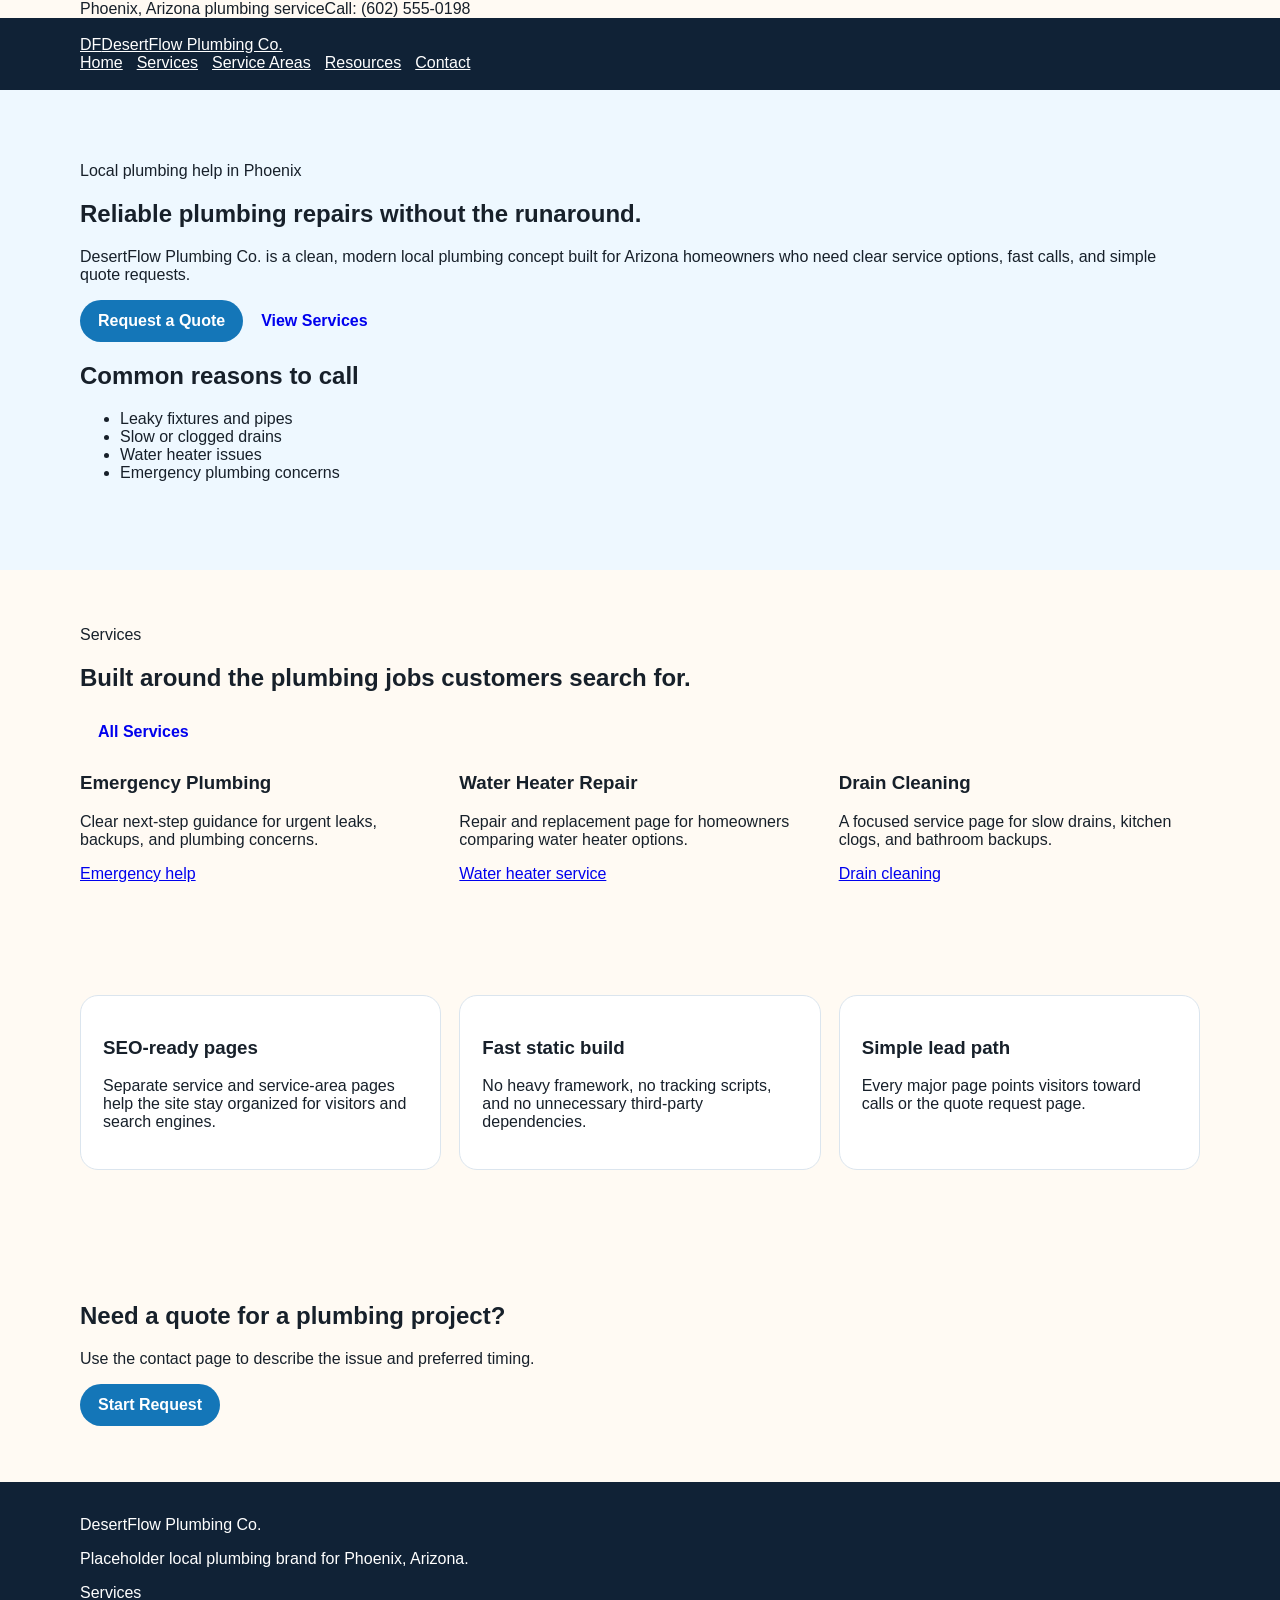
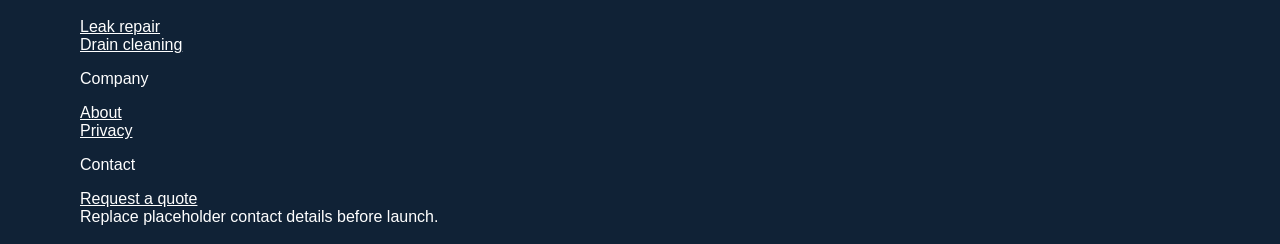
==== index.html @ 3d2247d7 "Add homepage" ====
<!doctype html>
<html lang="en">
<head>
  <meta charset="utf-8">
  <meta name="viewport" content="width=device-width, initial-scale=1">
  <title>DesertFlow Plumbing Co. | Phoenix AZ Plumbing</title>
  <meta name="description" content="Modern local plumbing website for Phoenix homeowners who need repairs, drain cleaning, leak help, water heater service, and quote requests.">
  <link rel="stylesheet" href="assets/css/styles.css">
</head>
<body>
  <div class="topbar"><div class="container"><span>Phoenix, Arizona plumbing service</span><span>Call: (602) 555-0198</span></div></div>
  <header class="site-header"><nav class="container nav"><a class="brand" href="index.html"><span class="brand-mark">DF</span>DesertFlow Plumbing Co.</a><div class="nav-links"><a aria-current="page" href="index.html">Home</a><a href="services.html">Services</a><a href="service-areas.html">Service Areas</a><a href="resources.html">Resources</a><a href="contact.html">Contact</a></div></nav></header>
  <main>
    <section class="hero"><div class="container hero-grid"><div><span class="eyebrow">Local plumbing help in Phoenix</span><h1>Reliable plumbing repairs without the runaround.</h1><p>DesertFlow Plumbing Co. is a clean, modern local plumbing concept built for Arizona homeowners who need clear service options, fast calls, and simple quote requests.</p><div class="hero-actions"><a class="btn btn-primary" href="contact.html">Request a Quote</a><a class="btn btn-secondary" href="services.html">View Services</a></div></div><aside class="hero-panel"><h2>Common reasons to call</h2><ul class="check-list"><li>Leaky fixtures and pipes</li><li>Slow or clogged drains</li><li>Water heater issues</li><li>Emergency plumbing concerns</li></ul></aside></div></section>
    <section class="section"><div class="container"><div class="section-head"><div><span class="tag">Services</span><h2>Built around the plumbing jobs customers search for.</h2></div><a class="btn btn-secondary" href="services.html">All Services</a></div><div class="grid-3"><article class="service-card"><h3>Emergency Plumbing</h3><p>Clear next-step guidance for urgent leaks, backups, and plumbing concerns.</p><a href="emergency-plumbing.html">Emergency help</a></article><article class="service-card"><h3>Water Heater Repair</h3><p>Repair and replacement page for homeowners comparing water heater options.</p><a href="water-heater-repair.html">Water heater service</a></article><article class="service-card"><h3>Drain Cleaning</h3><p>A focused service page for slow drains, kitchen clogs, and bathroom backups.</p><a href="drain-cleaning.html">Drain cleaning</a></article></div></div></section>
    <section class="section alt"><div class="container grid-3"><div class="card"><h3>SEO-ready pages</h3><p>Separate service and service-area pages help the site stay organized for visitors and search engines.</p></div><div class="card"><h3>Fast static build</h3><p>No heavy framework, no tracking scripts, and no unnecessary third-party dependencies.</p></div><div class="card"><h3>Simple lead path</h3><p>Every major page points visitors toward calls or the quote request page.</p></div></div></section>
    <section class="section"><div class="container cta-band"><div><h2>Need a quote for a plumbing project?</h2><p>Use the contact page to describe the issue and preferred timing.</p></div><a class="btn btn-primary" href="contact.html">Start Request</a></div></section>
  </main>
  <footer class="site-footer"><div class="container footer-grid"><div><p class="footer-title">DesertFlow Plumbing Co.</p><p>Placeholder local plumbing brand for Phoenix, Arizona.</p></div><div><p class="footer-title">Services</p><a href="leak-repair.html">Leak repair</a><br><a href="drain-cleaning.html">Drain cleaning</a></div><div><p class="footer-title">Company</p><a href="about.html">About</a><br><a href="privacy.html">Privacy</a></div><div><p class="footer-title">Contact</p><a href="contact.html">Request a quote</a></div></div><div class="container copyright">Replace placeholder contact details before launch.</div></footer>
</body>
</html>
---- assets/css/styles.css ----
body{font-family:Arial,sans-serif;margin:0;background:#fffaf3;color:#17202a}.container{width:min(1120px,92%);margin:auto}.site-header,.site-footer{background:#102236;color:white;padding:18px}.nav a,.site-footer a{color:inherit;margin-right:14px}.hero{padding:72px 0;background:#eef8ff}.btn{display:inline-block;padding:12px 18px;border-radius:999px;text-decoration:none;font-weight:700}.btn-primary{background:#1476b8;color:white}.grid-3{display:grid;grid-template-columns:repeat(3,1fr);gap:18px}.card{background:white;border:1px solid #dbe5ee;border-radius:18px;padding:22px}.section{padding:56px 0}@media(max-width:800px){.grid-3{grid-template-columns:1fr}}
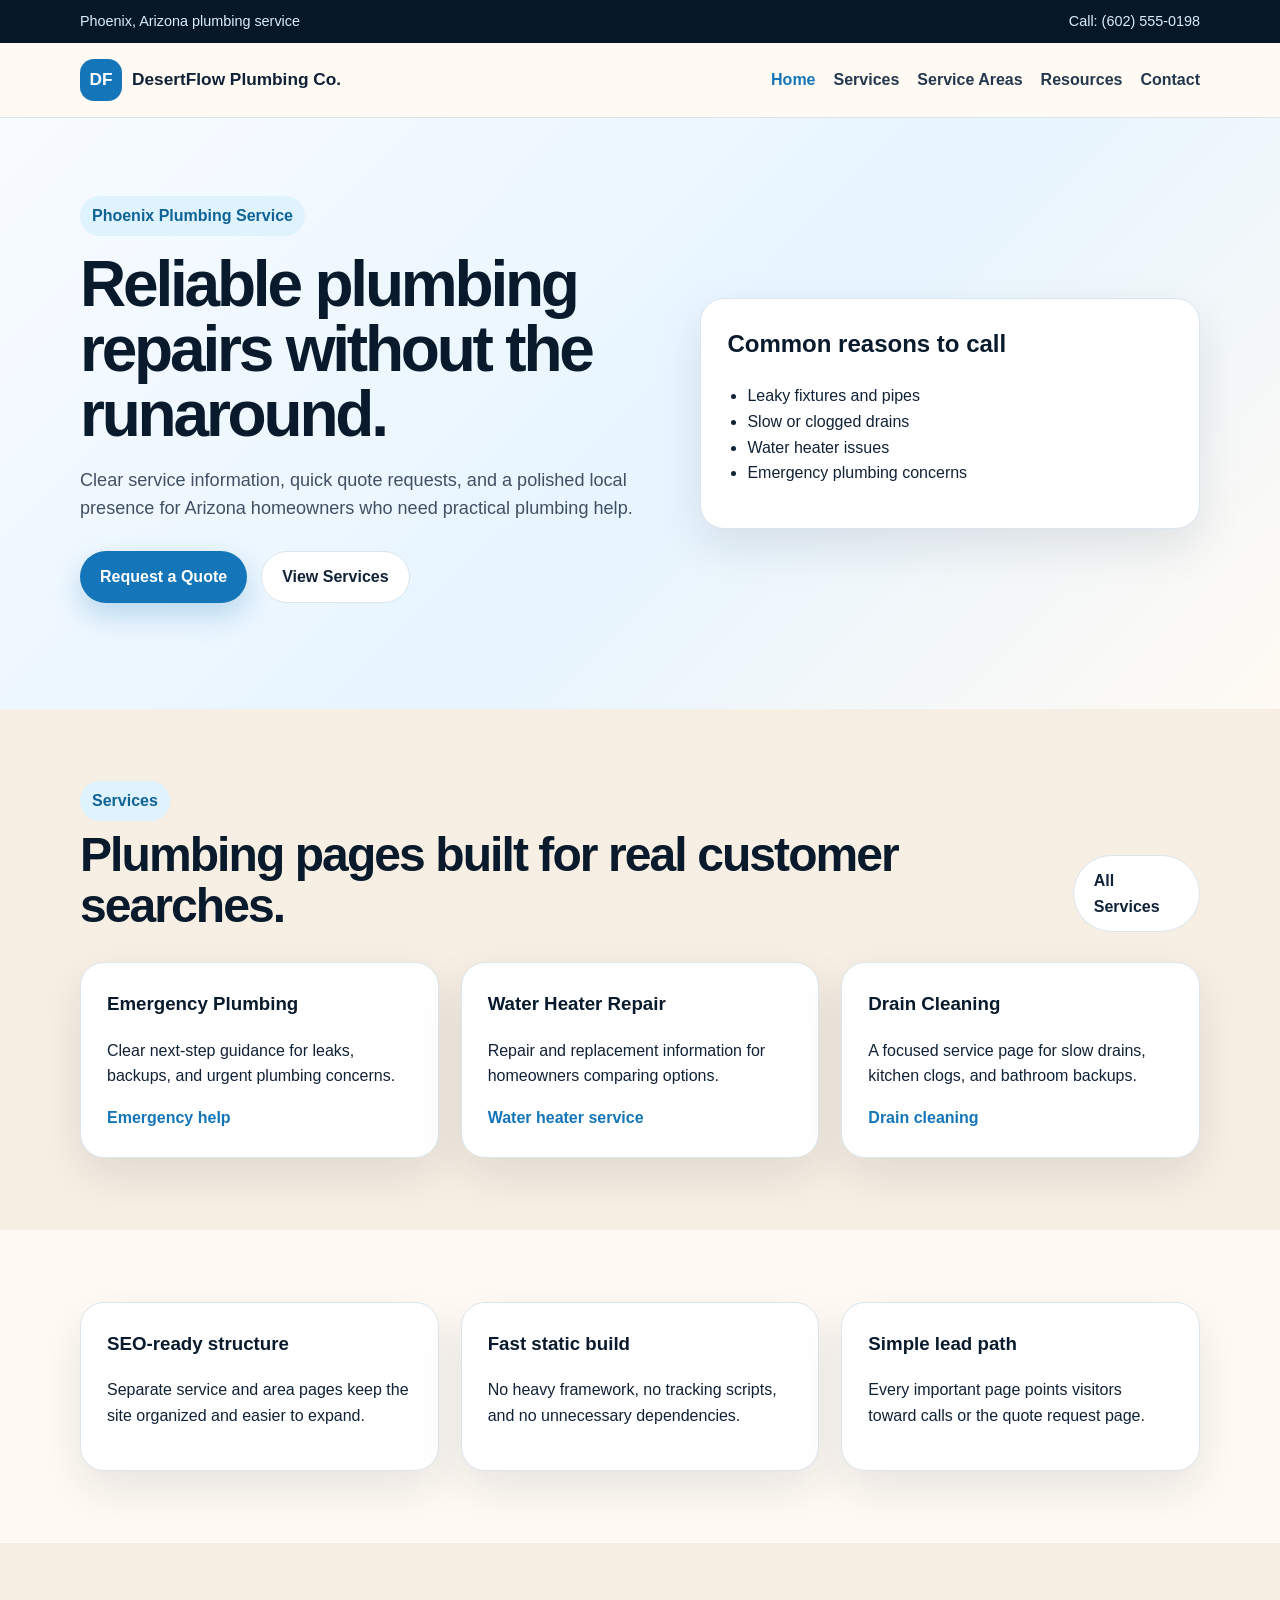
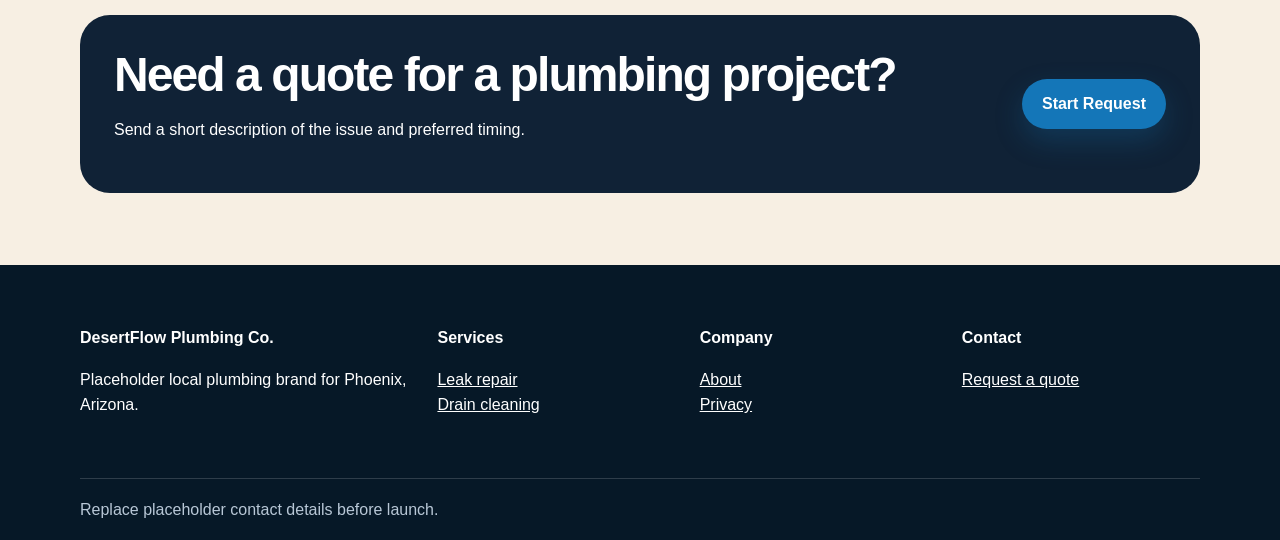
==== commit ebe6b19f: "Polish homepage structure" ====
--- a/index.html
+++ b/index.html
@@ -4,17 +4,17 @@
   <meta charset="utf-8">
   <meta name="viewport" content="width=device-width, initial-scale=1">
   <title>DesertFlow Plumbing Co. | Phoenix AZ Plumbing</title>
-  <meta name="description" content="Modern local plumbing website for Phoenix homeowners who need repairs, drain cleaning, leak help, water heater service, and quote requests.">
+  <meta name="description" content="Phoenix plumbing website for repairs, drain cleaning, leak help, water heater service, and quote requests.">
   <link rel="stylesheet" href="assets/css/styles.css">
 </head>
 <body>
   <div class="topbar"><div class="container"><span>Phoenix, Arizona plumbing service</span><span>Call: (602) 555-0198</span></div></div>
   <header class="site-header"><nav class="container nav"><a class="brand" href="index.html"><span class="brand-mark">DF</span>DesertFlow Plumbing Co.</a><div class="nav-links"><a aria-current="page" href="index.html">Home</a><a href="services.html">Services</a><a href="service-areas.html">Service Areas</a><a href="resources.html">Resources</a><a href="contact.html">Contact</a></div></nav></header>
   <main>
-    <section class="hero"><div class="container hero-grid"><div><span class="eyebrow">Local plumbing help in Phoenix</span><h1>Reliable plumbing repairs without the runaround.</h1><p>DesertFlow Plumbing Co. is a clean, modern local plumbing concept built for Arizona homeowners who need clear service options, fast calls, and simple quote requests.</p><div class="hero-actions"><a class="btn btn-primary" href="contact.html">Request a Quote</a><a class="btn btn-secondary" href="services.html">View Services</a></div></div><aside class="hero-panel"><h2>Common reasons to call</h2><ul class="check-list"><li>Leaky fixtures and pipes</li><li>Slow or clogged drains</li><li>Water heater issues</li><li>Emergency plumbing concerns</li></ul></aside></div></section>
-    <section class="section"><div class="container"><div class="section-head"><div><span class="tag">Services</span><h2>Built around the plumbing jobs customers search for.</h2></div><a class="btn btn-secondary" href="services.html">All Services</a></div><div class="grid-3"><article class="service-card"><h3>Emergency Plumbing</h3><p>Clear next-step guidance for urgent leaks, backups, and plumbing concerns.</p><a href="emergency-plumbing.html">Emergency help</a></article><article class="service-card"><h3>Water Heater Repair</h3><p>Repair and replacement page for homeowners comparing water heater options.</p><a href="water-heater-repair.html">Water heater service</a></article><article class="service-card"><h3>Drain Cleaning</h3><p>A focused service page for slow drains, kitchen clogs, and bathroom backups.</p><a href="drain-cleaning.html">Drain cleaning</a></article></div></div></section>
-    <section class="section alt"><div class="container grid-3"><div class="card"><h3>SEO-ready pages</h3><p>Separate service and service-area pages help the site stay organized for visitors and search engines.</p></div><div class="card"><h3>Fast static build</h3><p>No heavy framework, no tracking scripts, and no unnecessary third-party dependencies.</p></div><div class="card"><h3>Simple lead path</h3><p>Every major page points visitors toward calls or the quote request page.</p></div></div></section>
-    <section class="section"><div class="container cta-band"><div><h2>Need a quote for a plumbing project?</h2><p>Use the contact page to describe the issue and preferred timing.</p></div><a class="btn btn-primary" href="contact.html">Start Request</a></div></section>
+    <section class="hero"><div class="container hero-grid"><div><span class="eyebrow">Phoenix Plumbing Service</span><h1>Reliable plumbing repairs without the runaround.</h1><p>Clear service information, quick quote requests, and a polished local presence for Arizona homeowners who need practical plumbing help.</p><div class="hero-actions"><a class="btn btn-primary" href="contact.html">Request a Quote</a><a class="btn btn-secondary" href="services.html">View Services</a></div></div><aside class="hero-panel"><h2>Common reasons to call</h2><ul class="check-list"><li>Leaky fixtures and pipes</li><li>Slow or clogged drains</li><li>Water heater issues</li><li>Emergency plumbing concerns</li></ul></aside></div></section>
+    <section class="section"><div class="container"><div class="section-head"><div><span class="tag">Services</span><h2>Plumbing pages built for real customer searches.</h2></div><a class="btn btn-secondary" href="services.html">All Services</a></div><div class="grid-3"><article class="service-card"><h3>Emergency Plumbing</h3><p>Clear next-step guidance for leaks, backups, and urgent plumbing concerns.</p><a href="emergency-plumbing.html">Emergency help</a></article><article class="service-card"><h3>Water Heater Repair</h3><p>Repair and replacement information for homeowners comparing options.</p><a href="water-heater-repair.html">Water heater service</a></article><article class="service-card"><h3>Drain Cleaning</h3><p>A focused service page for slow drains, kitchen clogs, and bathroom backups.</p><a href="drain-cleaning.html">Drain cleaning</a></article></div></div></section>
+    <section class="section alt"><div class="container grid-3"><div class="card"><h3>SEO-ready structure</h3><p>Separate service and area pages keep the site organized and easier to expand.</p></div><div class="card"><h3>Fast static build</h3><p>No heavy framework, no tracking scripts, and no unnecessary dependencies.</p></div><div class="card"><h3>Simple lead path</h3><p>Every important page points visitors toward calls or the quote request page.</p></div></div></section>
+    <section class="section"><div class="container cta-band"><div><h2>Need a quote for a plumbing project?</h2><p>Send a short description of the issue and preferred timing.</p></div><a class="btn btn-primary" href="contact.html">Start Request</a></div></section>
   </main>
   <footer class="site-footer"><div class="container footer-grid"><div><p class="footer-title">DesertFlow Plumbing Co.</p><p>Placeholder local plumbing brand for Phoenix, Arizona.</p></div><div><p class="footer-title">Services</p><a href="leak-repair.html">Leak repair</a><br><a href="drain-cleaning.html">Drain cleaning</a></div><div><p class="footer-title">Company</p><a href="about.html">About</a><br><a href="privacy.html">Privacy</a></div><div><p class="footer-title">Contact</p><a href="contact.html">Request a quote</a></div></div><div class="container copyright">Replace placeholder contact details before launch.</div></footer>
 </body>
--- a/assets/css/styles.css
+++ b/assets/css/styles.css
@@ -1 +1 @@
-body{font-family:Arial,sans-serif;margin:0;background:#fffaf3;color:#17202a}.container{width:min(1120px,92%);margin:auto}.site-header,.site-footer{background:#102236;color:white;padding:18px}.nav a,.site-footer a{color:inherit;margin-right:14px}.hero{padding:72px 0;background:#eef8ff}.btn{display:inline-block;padding:12px 18px;border-radius:999px;text-decoration:none;font-weight:700}.btn-primary{background:#1476b8;color:white}.grid-3{display:grid;grid-template-columns:repeat(3,1fr);gap:18px}.card{background:white;border:1px solid #dbe5ee;border-radius:18px;padding:22px}.section{padding:56px 0}@media(max-width:800px){.grid-3{grid-template-columns:1fr}}+*{box-sizing:border-box}body{margin:0;font-family:Inter,Arial,sans-serif;background:#f7efe3;color:#102236;line-height:1.6}a{color:#1476b8}.container{width:min(1120px,92%);margin:auto}.topbar{background:#061827;color:#d9eefc;font-size:.9rem}.topbar .container{display:flex;justify-content:space-between;gap:18px;padding:10px 0}.site-header{background:#fffaf3;border-bottom:1px solid #dbe5ee;position:sticky;top:0;z-index:5}.nav{display:flex;align-items:center;justify-content:space-between;gap:22px;padding:16px 0}.brand{display:flex;align-items:center;color:#102236;text-decoration:none;font-weight:900;font-size:1.08rem}.brand-mark{display:inline-grid;place-items:center;width:42px;height:42px;margin-right:10px;border-radius:14px;background:#1476b8;color:white}.nav-links{display:flex;align-items:center;gap:18px}.nav-links a{color:#24384d;text-decoration:none;font-weight:800}.nav-links a:hover,.nav-links a[aria-current=page]{color:#1476b8}.hero,.page-hero{padding:78px 0;background:linear-gradient(135deg,#f8fbff 0,#e7f5ff 55%,#fffaf3 100%)}.hero-grid{display:grid;grid-template-columns:1.08fr .92fr;gap:34px;align-items:center}.hero h1,.page-hero h1{font-size:clamp(2.4rem,5vw,4.5rem);line-height:1.02;letter-spacing:-.05em;margin:16px 0;color:#081a2b}.hero p,.page-hero p{font-size:1.13rem;color:#405064;max-width:760px}.eyebrow,.tag{display:inline-block;border-radius:999px;background:#dff3ff;color:#0f6396;padding:7px 12px;font-weight:900}.hero-actions{display:flex;gap:14px;flex-wrap:wrap;margin:28px 0}.btn{display:inline-flex;align-items:center;justify-content:center;border-radius:999px;padding:12px 20px;text-decoration:none;font-weight:900}.btn-primary{background:#1476b8;color:white;box-shadow:0 12px 28px rgba(20,118,184,.25)}.btn-secondary{background:white;color:#102236;border:1px solid #dbe5ee}.hero-panel,.card,.service-card,.resource-card,.contact-card,.trust-card{background:white;border:1px solid #dbe5ee;border-radius:24px;padding:26px;box-shadow:0 18px 45px rgba(16,34,54,.10)}.hero-panel h2,.card h3,.service-card h3,.resource-card h3{margin-top:0;color:#081a2b}.check-list{padding-left:20px}.section{padding:72px 0}.section.alt{background:#fffaf3}.section-head{display:flex;align-items:end;justify-content:space-between;gap:22px;margin-bottom:30px}.section h2,.content h2{font-size:clamp(1.9rem,3.8vw,3rem);line-height:1.08;letter-spacing:-.04em;margin:8px 0 0;color:#081a2b}.grid-3{display:grid;grid-template-columns:repeat(3,1fr);gap:22px}.grid-2{display:grid;grid-template-columns:repeat(2,1fr);gap:22px}.service-card a,.resource-card a{font-weight:900;text-decoration:none}.cta-band{background:#102236;color:white;border-radius:30px;padding:34px;display:flex;justify-content:space-between;align-items:center;gap:20px}.cta-band h2{color:white;margin:0}.site-footer{background:#061827;color:white}.footer-grid{display:grid;grid-template-columns:1.4fr repeat(3,1fr);gap:24px;padding:44px 0}.footer-title{font-weight:900}.site-footer a{color:white}.copyright{border-top:1px solid rgba(255,255,255,.16);padding:18px 0;color:#b8c7d6}.split{display:grid;grid-template-columns:1fr 360px;gap:28px}.form{display:grid;gap:14px}.form input,.form select,.form textarea{width:100%;padding:13px;border:1px solid #dbe5ee;border-radius:14px}.form textarea{min-height:130px}.form-row{display:grid;grid-template-columns:1fr 1fr;gap:14px}.small{font-size:.92rem;color:#657282}.notice{background:#fff7e6;border:1px solid #f1d18a;border-radius:18px;padding:18px}.area-list{columns:2;list-style:none;padding:0}@media(max-width:860px){.topbar .container,.nav,.section-head,.cta-band{align-items:flex-start;flex-direction:column}.nav-links{flex-wrap:wrap}.hero-grid,.grid-3,.grid-2,.split,.footer-grid{grid-template-columns:1fr}.hero,.page-hero{padding:54px 0}.form-row{grid-template-columns:1fr}}@media(max-width:520px){.btn{width:100%}.section{padding:48px 0}.area-list{columns:1}}
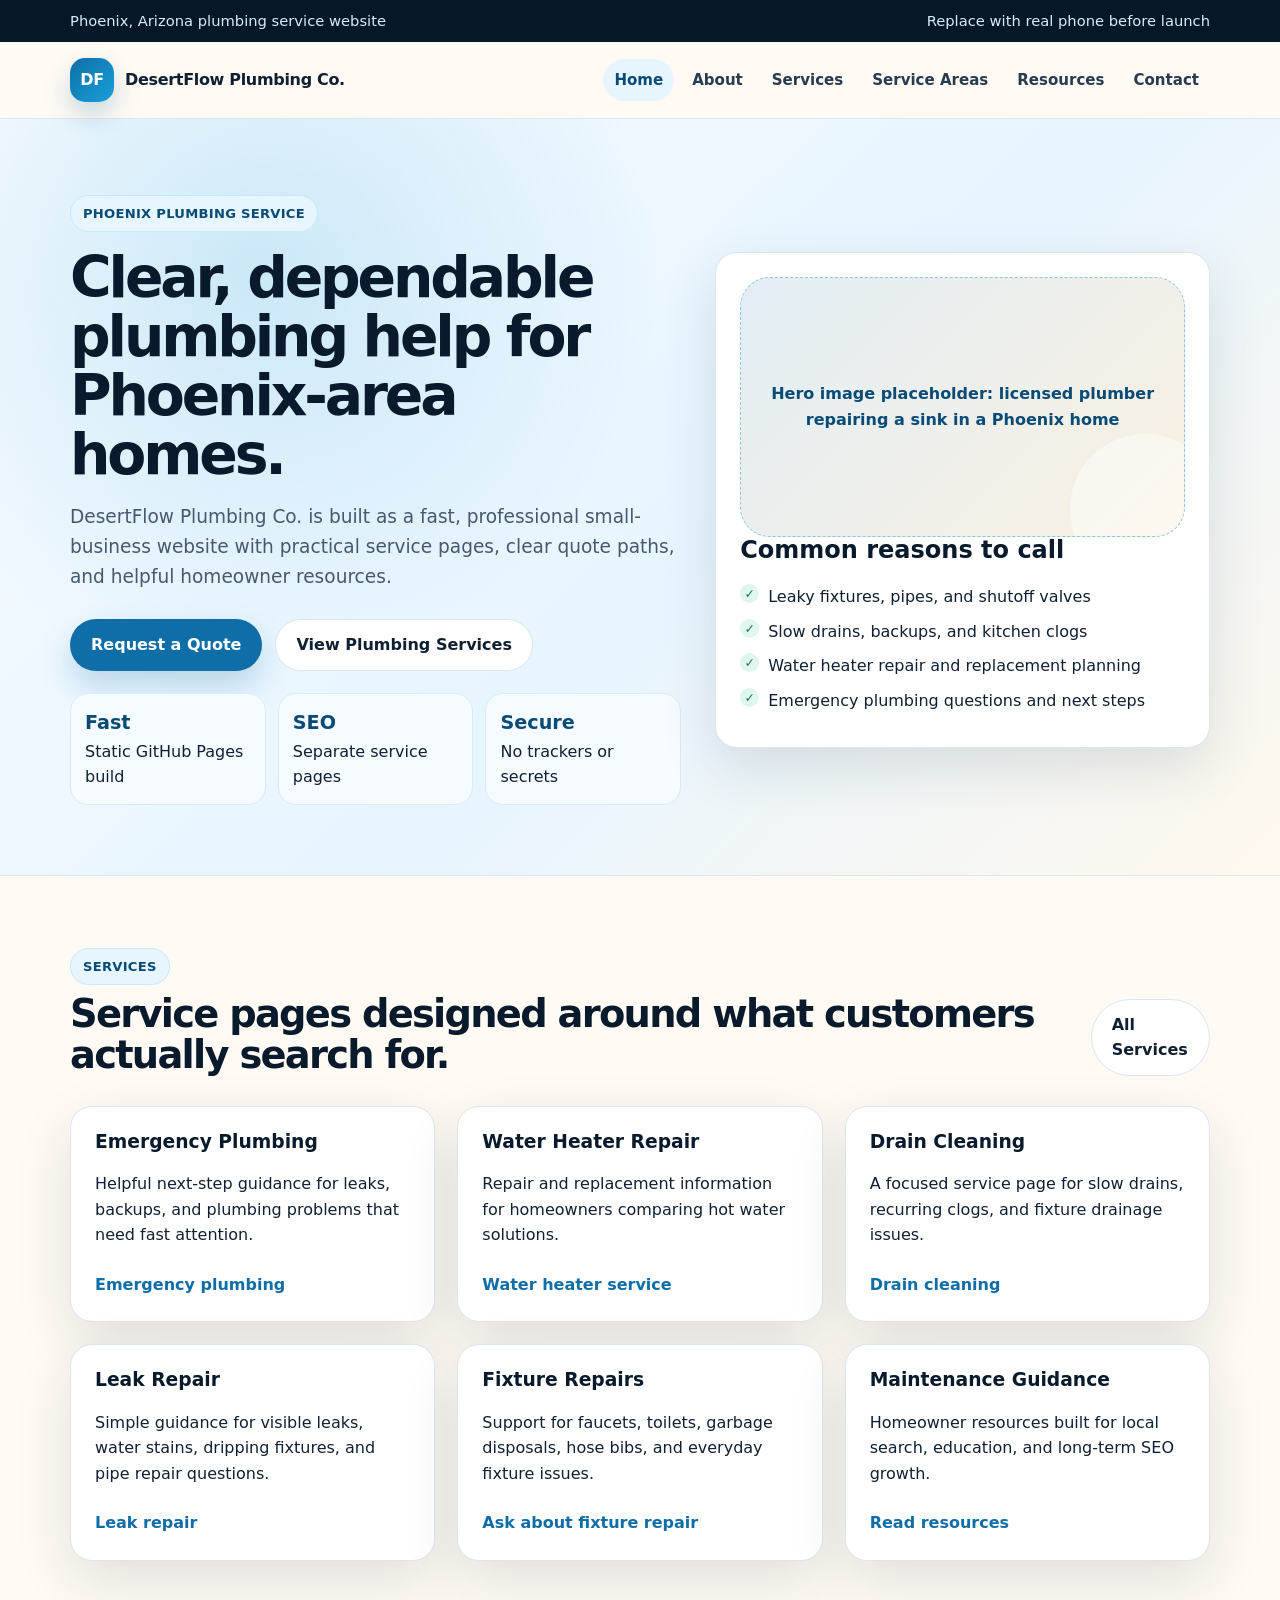
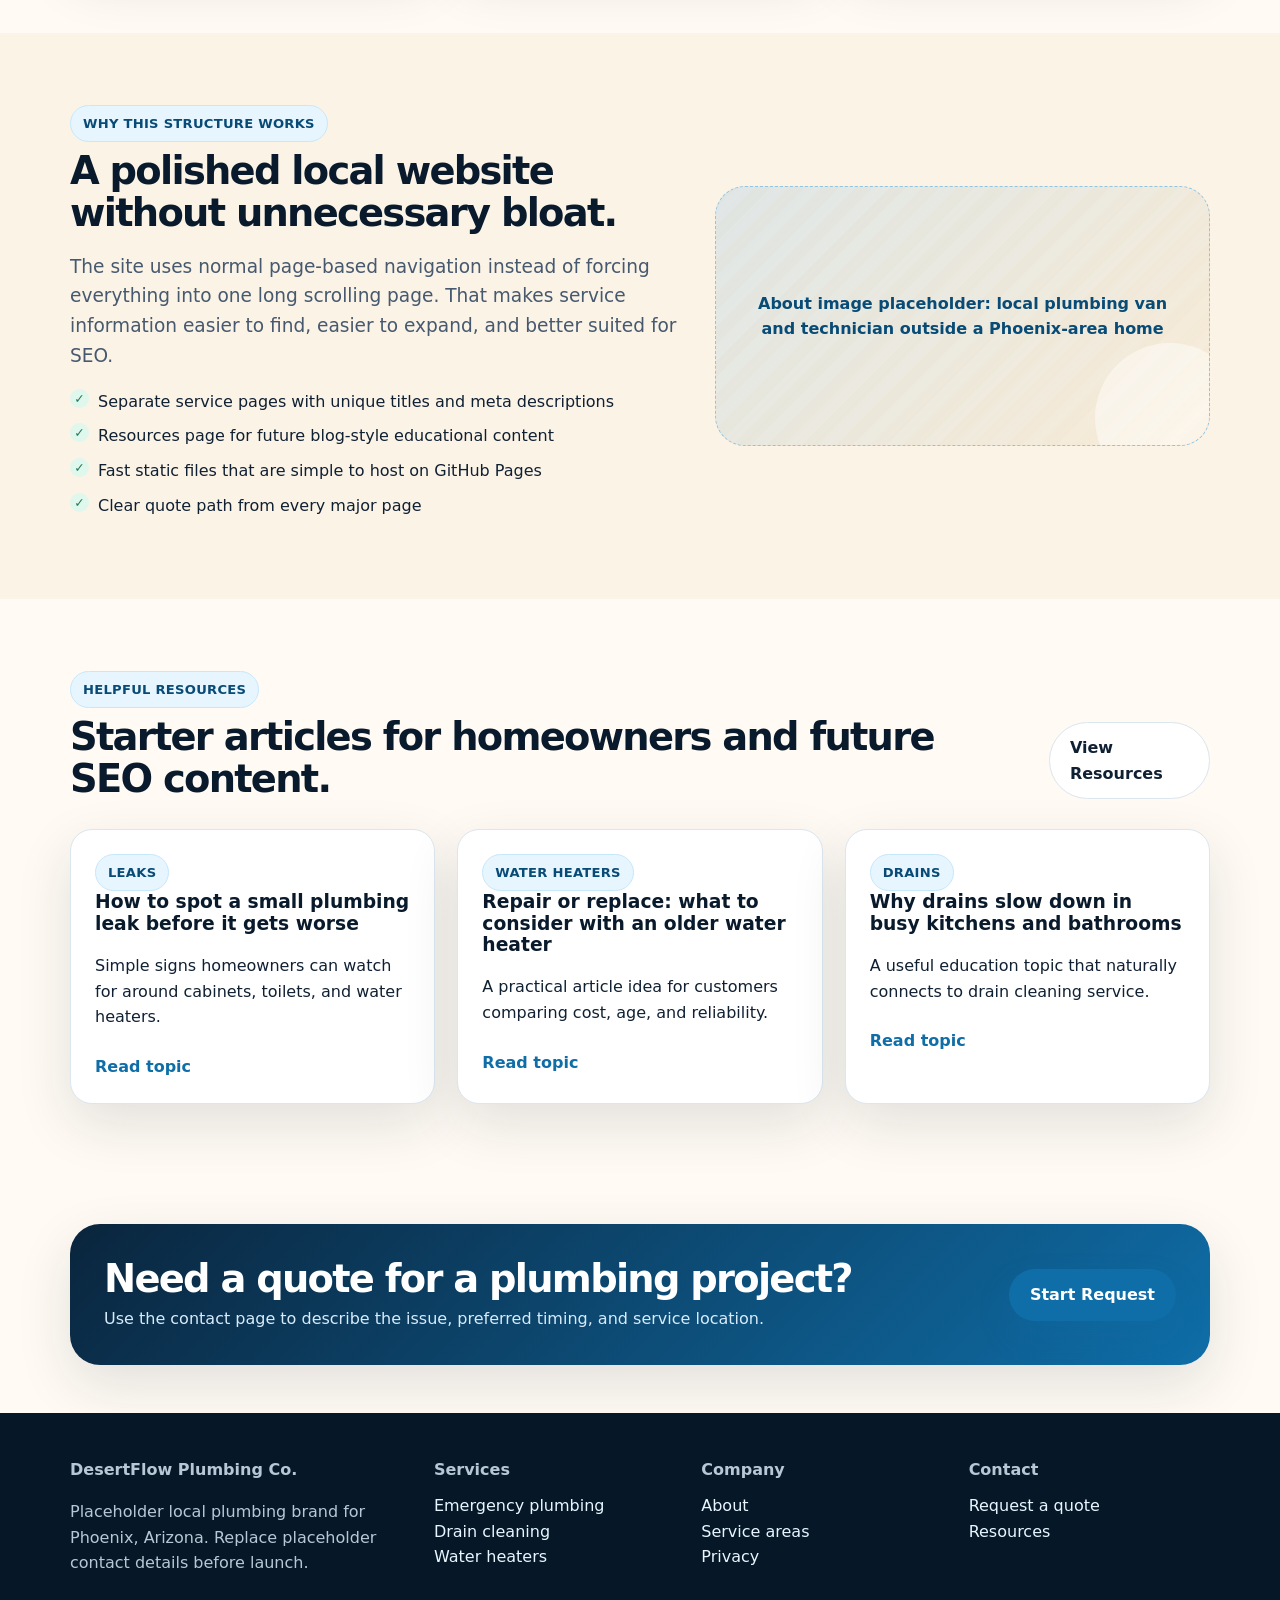
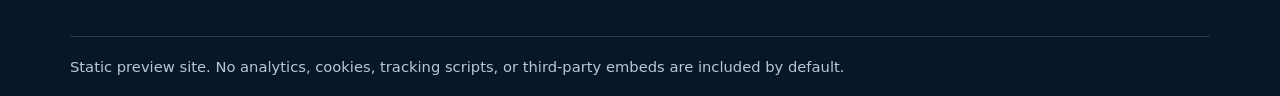
==== commit c37ccf98: "Rebuild plumbing homepage" ====
--- a/index.html
+++ b/index.html
@@ -3,19 +3,121 @@
 <head>
   <meta charset="utf-8">
   <meta name="viewport" content="width=device-width, initial-scale=1">
-  <title>DesertFlow Plumbing Co. | Phoenix AZ Plumbing</title>
-  <meta name="description" content="Phoenix plumbing website for repairs, drain cleaning, leak help, water heater service, and quote requests.">
+  <title>DesertFlow Plumbing Co. | Phoenix Plumbing Repairs & Service</title>
+  <meta name="description" content="DesertFlow Plumbing Co. is a polished Phoenix plumbing website for leak repair, drain cleaning, water heater service, emergency plumbing, and quote requests.">
   <link rel="stylesheet" href="assets/css/styles.css">
 </head>
 <body>
-  <div class="topbar"><div class="container"><span>Phoenix, Arizona plumbing service</span><span>Call: (602) 555-0198</span></div></div>
-  <header class="site-header"><nav class="container nav"><a class="brand" href="index.html"><span class="brand-mark">DF</span>DesertFlow Plumbing Co.</a><div class="nav-links"><a aria-current="page" href="index.html">Home</a><a href="services.html">Services</a><a href="service-areas.html">Service Areas</a><a href="resources.html">Resources</a><a href="contact.html">Contact</a></div></nav></header>
-  <main>
-    <section class="hero"><div class="container hero-grid"><div><span class="eyebrow">Phoenix Plumbing Service</span><h1>Reliable plumbing repairs without the runaround.</h1><p>Clear service information, quick quote requests, and a polished local presence for Arizona homeowners who need practical plumbing help.</p><div class="hero-actions"><a class="btn btn-primary" href="contact.html">Request a Quote</a><a class="btn btn-secondary" href="services.html">View Services</a></div></div><aside class="hero-panel"><h2>Common reasons to call</h2><ul class="check-list"><li>Leaky fixtures and pipes</li><li>Slow or clogged drains</li><li>Water heater issues</li><li>Emergency plumbing concerns</li></ul></aside></div></section>
-    <section class="section"><div class="container"><div class="section-head"><div><span class="tag">Services</span><h2>Plumbing pages built for real customer searches.</h2></div><a class="btn btn-secondary" href="services.html">All Services</a></div><div class="grid-3"><article class="service-card"><h3>Emergency Plumbing</h3><p>Clear next-step guidance for leaks, backups, and urgent plumbing concerns.</p><a href="emergency-plumbing.html">Emergency help</a></article><article class="service-card"><h3>Water Heater Repair</h3><p>Repair and replacement information for homeowners comparing options.</p><a href="water-heater-repair.html">Water heater service</a></article><article class="service-card"><h3>Drain Cleaning</h3><p>A focused service page for slow drains, kitchen clogs, and bathroom backups.</p><a href="drain-cleaning.html">Drain cleaning</a></article></div></div></section>
-    <section class="section alt"><div class="container grid-3"><div class="card"><h3>SEO-ready structure</h3><p>Separate service and area pages keep the site organized and easier to expand.</p></div><div class="card"><h3>Fast static build</h3><p>No heavy framework, no tracking scripts, and no unnecessary dependencies.</p></div><div class="card"><h3>Simple lead path</h3><p>Every important page points visitors toward calls or the quote request page.</p></div></div></section>
-    <section class="section"><div class="container cta-band"><div><h2>Need a quote for a plumbing project?</h2><p>Send a short description of the issue and preferred timing.</p></div><a class="btn btn-primary" href="contact.html">Start Request</a></div></section>
+  <a class="skip-link" href="#main">Skip to content</a>
+  <div class="topbar"><div class="container"><span>Phoenix, Arizona plumbing service website</span><span>Replace with real phone before launch</span></div></div>
+  <header class="site-header">
+    <nav class="container nav" aria-label="Main navigation">
+      <a class="brand" href="index.html"><span class="brand-mark">DF</span><span>DesertFlow Plumbing Co.</span></a>
+      <div class="nav-links">
+        <a aria-current="page" href="index.html">Home</a>
+        <a href="about.html">About</a>
+        <a href="services.html">Services</a>
+        <a href="service-areas.html">Service Areas</a>
+        <a href="resources.html">Resources</a>
+        <a href="contact.html">Contact</a>
+      </div>
+    </nav>
+  </header>
+
+  <main id="main">
+    <section class="hero">
+      <div class="container hero-grid">
+        <div>
+          <span class="eyebrow">Phoenix Plumbing Service</span>
+          <h1>Clear, dependable plumbing help for Phoenix-area homes.</h1>
+          <p>DesertFlow Plumbing Co. is built as a fast, professional small-business website with practical service pages, clear quote paths, and helpful homeowner resources.</p>
+          <div class="hero-actions">
+            <a class="btn btn-primary" href="contact.html">Request a Quote</a>
+            <a class="btn btn-secondary" href="services.html">View Plumbing Services</a>
+          </div>
+          <div class="stats" aria-label="Website highlights">
+            <div class="stat"><strong>Fast</strong><span>Static GitHub Pages build</span></div>
+            <div class="stat"><strong>SEO</strong><span>Separate service pages</span></div>
+            <div class="stat"><strong>Secure</strong><span>No trackers or secrets</span></div>
+          </div>
+        </div>
+        <aside class="hero-card" aria-label="Image placeholder and service summary">
+          <div class="placeholder"><span>Hero image placeholder: licensed plumber repairing a sink in a Phoenix home</span></div>
+          <h2>Common reasons to call</h2>
+          <ul class="check-list">
+            <li>Leaky fixtures, pipes, and shutoff valves</li>
+            <li>Slow drains, backups, and kitchen clogs</li>
+            <li>Water heater repair and replacement planning</li>
+            <li>Emergency plumbing questions and next steps</li>
+          </ul>
+        </aside>
+      </div>
+    </section>
+
+    <section class="section">
+      <div class="container">
+        <div class="section-head">
+          <div><span class="tag">Services</span><h2>Service pages designed around what customers actually search for.</h2></div>
+          <a class="btn btn-secondary" href="services.html">All Services</a>
+        </div>
+        <div class="grid-3">
+          <article class="service-card"><h3>Emergency Plumbing</h3><p>Helpful next-step guidance for leaks, backups, and plumbing problems that need fast attention.</p><a href="emergency-plumbing.html">Emergency plumbing</a></article>
+          <article class="service-card"><h3>Water Heater Repair</h3><p>Repair and replacement information for homeowners comparing hot water solutions.</p><a href="water-heater-repair.html">Water heater service</a></article>
+          <article class="service-card"><h3>Drain Cleaning</h3><p>A focused service page for slow drains, recurring clogs, and fixture drainage issues.</p><a href="drain-cleaning.html">Drain cleaning</a></article>
+          <article class="service-card"><h3>Leak Repair</h3><p>Simple guidance for visible leaks, water stains, dripping fixtures, and pipe repair questions.</p><a href="leak-repair.html">Leak repair</a></article>
+          <article class="service-card"><h3>Fixture Repairs</h3><p>Support for faucets, toilets, garbage disposals, hose bibs, and everyday fixture issues.</p><a href="contact.html">Ask about fixture repair</a></article>
+          <article class="service-card"><h3>Maintenance Guidance</h3><p>Homeowner resources built for local search, education, and long-term SEO growth.</p><a href="resources.html">Read resources</a></article>
+        </div>
+      </div>
+    </section>
+
+    <section class="section alt">
+      <div class="container two-col">
+        <div>
+          <span class="tag">Why this structure works</span>
+          <h2>A polished local website without unnecessary bloat.</h2>
+          <p class="lead">The site uses normal page-based navigation instead of forcing everything into one long scrolling page. That makes service information easier to find, easier to expand, and better suited for SEO.</p>
+          <ul class="check-list">
+            <li>Separate service pages with unique titles and meta descriptions</li>
+            <li>Resources page for future blog-style educational content</li>
+            <li>Fast static files that are simple to host on GitHub Pages</li>
+            <li>Clear quote path from every major page</li>
+          </ul>
+        </div>
+        <div class="placeholder"><span>About image placeholder: local plumbing van and technician outside a Phoenix-area home</span></div>
+      </div>
+    </section>
+
+    <section class="section">
+      <div class="container">
+        <div class="section-head">
+          <div><span class="tag">Helpful Resources</span><h2>Starter articles for homeowners and future SEO content.</h2></div>
+          <a class="btn btn-secondary" href="resources.html">View Resources</a>
+        </div>
+        <div class="grid-3">
+          <article class="resource-card"><span class="pill">Leaks</span><h3>How to spot a small plumbing leak before it gets worse</h3><p>Simple signs homeowners can watch for around cabinets, toilets, and water heaters.</p><a href="resources.html">Read topic</a></article>
+          <article class="resource-card"><span class="pill">Water Heaters</span><h3>Repair or replace: what to consider with an older water heater</h3><p>A practical article idea for customers comparing cost, age, and reliability.</p><a href="resources.html">Read topic</a></article>
+          <article class="resource-card"><span class="pill">Drains</span><h3>Why drains slow down in busy kitchens and bathrooms</h3><p>A useful education topic that naturally connects to drain cleaning service.</p><a href="resources.html">Read topic</a></article>
+        </div>
+      </div>
+    </section>
+
+    <section class="section compact">
+      <div class="container cta-band">
+        <div><h2>Need a quote for a plumbing project?</h2><p>Use the contact page to describe the issue, preferred timing, and service location.</p></div>
+        <a class="btn btn-primary" href="contact.html">Start Request</a>
+      </div>
+    </section>
   </main>
-  <footer class="site-footer"><div class="container footer-grid"><div><p class="footer-title">DesertFlow Plumbing Co.</p><p>Placeholder local plumbing brand for Phoenix, Arizona.</p></div><div><p class="footer-title">Services</p><a href="leak-repair.html">Leak repair</a><br><a href="drain-cleaning.html">Drain cleaning</a></div><div><p class="footer-title">Company</p><a href="about.html">About</a><br><a href="privacy.html">Privacy</a></div><div><p class="footer-title">Contact</p><a href="contact.html">Request a quote</a></div></div><div class="container copyright">Replace placeholder contact details before launch.</div></footer>
+
+  <footer class="site-footer">
+    <div class="container footer-grid">
+      <div><p class="footer-title">DesertFlow Plumbing Co.</p><p>Placeholder local plumbing brand for Phoenix, Arizona. Replace placeholder contact details before launch.</p></div>
+      <div><p class="footer-title">Services</p><a href="emergency-plumbing.html">Emergency plumbing</a><br><a href="drain-cleaning.html">Drain cleaning</a><br><a href="water-heater-repair.html">Water heaters</a></div>
+      <div><p class="footer-title">Company</p><a href="about.html">About</a><br><a href="service-areas.html">Service areas</a><br><a href="privacy.html">Privacy</a></div>
+      <div><p class="footer-title">Contact</p><a href="contact.html">Request a quote</a><br><a href="resources.html">Resources</a></div>
+    </div>
+    <div class="container copyright">Static preview site. No analytics, cookies, tracking scripts, or third-party embeds are included by default.</div>
+  </footer>
 </body>
 </html>
--- a/assets/css/styles.css
+++ b/assets/css/styles.css
@@ -1 +1,462 @@
-*{box-sizing:border-box}body{margin:0;font-family:Inter,Arial,sans-serif;background:#f7efe3;color:#102236;line-height:1.6}a{color:#1476b8}.container{width:min(1120px,92%);margin:auto}.topbar{background:#061827;color:#d9eefc;font-size:.9rem}.topbar .container{display:flex;justify-content:space-between;gap:18px;padding:10px 0}.site-header{background:#fffaf3;border-bottom:1px solid #dbe5ee;position:sticky;top:0;z-index:5}.nav{display:flex;align-items:center;justify-content:space-between;gap:22px;padding:16px 0}.brand{display:flex;align-items:center;color:#102236;text-decoration:none;font-weight:900;font-size:1.08rem}.brand-mark{display:inline-grid;place-items:center;width:42px;height:42px;margin-right:10px;border-radius:14px;background:#1476b8;color:white}.nav-links{display:flex;align-items:center;gap:18px}.nav-links a{color:#24384d;text-decoration:none;font-weight:800}.nav-links a:hover,.nav-links a[aria-current=page]{color:#1476b8}.hero,.page-hero{padding:78px 0;background:linear-gradient(135deg,#f8fbff 0,#e7f5ff 55%,#fffaf3 100%)}.hero-grid{display:grid;grid-template-columns:1.08fr .92fr;gap:34px;align-items:center}.hero h1,.page-hero h1{font-size:clamp(2.4rem,5vw,4.5rem);line-height:1.02;letter-spacing:-.05em;margin:16px 0;color:#081a2b}.hero p,.page-hero p{font-size:1.13rem;color:#405064;max-width:760px}.eyebrow,.tag{display:inline-block;border-radius:999px;background:#dff3ff;color:#0f6396;padding:7px 12px;font-weight:900}.hero-actions{display:flex;gap:14px;flex-wrap:wrap;margin:28px 0}.btn{display:inline-flex;align-items:center;justify-content:center;border-radius:999px;padding:12px 20px;text-decoration:none;font-weight:900}.btn-primary{background:#1476b8;color:white;box-shadow:0 12px 28px rgba(20,118,184,.25)}.btn-secondary{background:white;color:#102236;border:1px solid #dbe5ee}.hero-panel,.card,.service-card,.resource-card,.contact-card,.trust-card{background:white;border:1px solid #dbe5ee;border-radius:24px;padding:26px;box-shadow:0 18px 45px rgba(16,34,54,.10)}.hero-panel h2,.card h3,.service-card h3,.resource-card h3{margin-top:0;color:#081a2b}.check-list{padding-left:20px}.section{padding:72px 0}.section.alt{background:#fffaf3}.section-head{display:flex;align-items:end;justify-content:space-between;gap:22px;margin-bottom:30px}.section h2,.content h2{font-size:clamp(1.9rem,3.8vw,3rem);line-height:1.08;letter-spacing:-.04em;margin:8px 0 0;color:#081a2b}.grid-3{display:grid;grid-template-columns:repeat(3,1fr);gap:22px}.grid-2{display:grid;grid-template-columns:repeat(2,1fr);gap:22px}.service-card a,.resource-card a{font-weight:900;text-decoration:none}.cta-band{background:#102236;color:white;border-radius:30px;padding:34px;display:flex;justify-content:space-between;align-items:center;gap:20px}.cta-band h2{color:white;margin:0}.site-footer{background:#061827;color:white}.footer-grid{display:grid;grid-template-columns:1.4fr repeat(3,1fr);gap:24px;padding:44px 0}.footer-title{font-weight:900}.site-footer a{color:white}.copyright{border-top:1px solid rgba(255,255,255,.16);padding:18px 0;color:#b8c7d6}.split{display:grid;grid-template-columns:1fr 360px;gap:28px}.form{display:grid;gap:14px}.form input,.form select,.form textarea{width:100%;padding:13px;border:1px solid #dbe5ee;border-radius:14px}.form textarea{min-height:130px}.form-row{display:grid;grid-template-columns:1fr 1fr;gap:14px}.small{font-size:.92rem;color:#657282}.notice{background:#fff7e6;border:1px solid #f1d18a;border-radius:18px;padding:18px}.area-list{columns:2;list-style:none;padding:0}@media(max-width:860px){.topbar .container,.nav,.section-head,.cta-band{align-items:flex-start;flex-direction:column}.nav-links{flex-wrap:wrap}.hero-grid,.grid-3,.grid-2,.split,.footer-grid{grid-template-columns:1fr}.hero,.page-hero{padding:54px 0}.form-row{grid-template-columns:1fr}}@media(max-width:520px){.btn{width:100%}.section{padding:48px 0}.area-list{columns:1}}+/*
+  DesertFlow Plumbing Co. static website
+  Clean, GitHub Pages-friendly CSS with no external dependencies.
+*/
+:root {
+  --ink: #102033;
+  --ink-soft: #46596f;
+  --muted: #6d7a8a;
+  --brand: #0f6ea8;
+  --brand-dark: #084b76;
+  --brand-soft: #e7f5ff;
+  --sand: #fbf3e6;
+  --sand-strong: #f4dfbd;
+  --white: #ffffff;
+  --line: #dbe6ef;
+  --success: #247a59;
+  --warning: #8a5a00;
+  --shadow: 0 20px 55px rgba(15, 38, 64, 0.12);
+  --radius-lg: 30px;
+  --radius-md: 22px;
+  --radius-sm: 14px;
+  --container: 1140px;
+}
+
+* { box-sizing: border-box; }
+html { scroll-behavior: smooth; }
+body {
+  margin: 0;
+  font-family: Inter, ui-sans-serif, system-ui, -apple-system, BlinkMacSystemFont, "Segoe UI", Arial, sans-serif;
+  color: var(--ink);
+  background: #fffaf3;
+  line-height: 1.6;
+  text-rendering: optimizeLegibility;
+}
+img, svg { max-width: 100%; }
+a { color: var(--brand); }
+a:hover { color: var(--brand-dark); }
+.container { width: min(var(--container), 92vw); margin: 0 auto; }
+.skip-link {
+  position: absolute;
+  left: -999px;
+  top: 12px;
+  background: var(--ink);
+  color: var(--white);
+  padding: 10px 14px;
+  border-radius: 999px;
+  z-index: 100;
+}
+.skip-link:focus { left: 12px; }
+.topbar {
+  background: #061827;
+  color: #d7ecfb;
+  font-size: 0.92rem;
+}
+.topbar .container {
+  display: flex;
+  justify-content: space-between;
+  gap: 18px;
+  padding: 9px 0;
+}
+.site-header {
+  position: sticky;
+  top: 0;
+  z-index: 50;
+  background: rgba(255, 250, 243, 0.94);
+  backdrop-filter: blur(14px);
+  border-bottom: 1px solid rgba(219, 230, 239, 0.9);
+}
+.nav {
+  display: flex;
+  align-items: center;
+  justify-content: space-between;
+  gap: 24px;
+  padding: 16px 0;
+}
+.brand {
+  display: inline-flex;
+  align-items: center;
+  gap: 11px;
+  color: var(--ink);
+  text-decoration: none;
+  font-weight: 900;
+  letter-spacing: -0.02em;
+}
+.brand-mark {
+  display: inline-grid;
+  place-items: center;
+  width: 44px;
+  height: 44px;
+  border-radius: 15px;
+  color: var(--white);
+  background: linear-gradient(135deg, var(--brand), #19a0d8);
+  box-shadow: 0 12px 26px rgba(15, 110, 168, 0.24);
+}
+.nav-links {
+  display: flex;
+  align-items: center;
+  flex-wrap: wrap;
+  gap: 7px;
+}
+.nav-links a {
+  color: #283b51;
+  text-decoration: none;
+  font-weight: 800;
+  font-size: 0.94rem;
+  padding: 9px 11px;
+  border-radius: 999px;
+}
+.nav-links a:hover,
+.nav-links a[aria-current="page"] {
+  color: var(--brand-dark);
+  background: var(--brand-soft);
+}
+.hero,
+.page-hero {
+  background:
+    radial-gradient(circle at 20% 20%, rgba(49, 162, 216, 0.20), transparent 34%),
+    linear-gradient(135deg, #f8fcff 0%, #e7f5ff 55%, #fff8ed 100%);
+  border-bottom: 1px solid var(--line);
+}
+.hero { padding: 76px 0 70px; }
+.page-hero { padding: 62px 0 54px; }
+.hero-grid,
+.split,
+.two-col {
+  display: grid;
+  grid-template-columns: minmax(0, 1.05fr) minmax(320px, 0.85fr);
+  gap: 34px;
+  align-items: center;
+}
+.eyebrow,
+.tag,
+.pill {
+  display: inline-flex;
+  align-items: center;
+  width: fit-content;
+  gap: 8px;
+  border-radius: 999px;
+  background: var(--brand-soft);
+  color: var(--brand-dark);
+  border: 1px solid #c7e8fb;
+  padding: 7px 12px;
+  font-weight: 900;
+  font-size: 0.82rem;
+  letter-spacing: 0.02em;
+  text-transform: uppercase;
+}
+.hero h1,
+.page-hero h1 {
+  margin: 16px 0;
+  max-width: 850px;
+  color: #081a2b;
+  font-size: clamp(2.35rem, 5vw, 3.55rem);
+  line-height: 1.04;
+  letter-spacing: -0.055em;
+}
+.hero p,
+.page-hero p,
+.lead {
+  color: var(--ink-soft);
+  font-size: clamp(1.02rem, 1.6vw, 1.16rem);
+  max-width: 760px;
+}
+.hero-actions,
+.action-row {
+  display: flex;
+  gap: 13px;
+  flex-wrap: wrap;
+  margin-top: 28px;
+}
+.btn {
+  display: inline-flex;
+  align-items: center;
+  justify-content: center;
+  gap: 8px;
+  min-height: 46px;
+  padding: 12px 20px;
+  border-radius: 999px;
+  border: 1px solid transparent;
+  text-decoration: none;
+  font-weight: 900;
+  cursor: pointer;
+}
+.btn-primary {
+  background: var(--brand);
+  color: var(--white);
+  box-shadow: 0 16px 32px rgba(15, 110, 168, 0.24);
+}
+.btn-primary:hover { background: var(--brand-dark); color: var(--white); }
+.btn-secondary {
+  background: var(--white);
+  color: var(--ink);
+  border-color: var(--line);
+}
+.btn-secondary:hover { border-color: #a8c4d8; color: var(--brand-dark); }
+.btn-dark {
+  background: var(--ink);
+  color: var(--white);
+}
+.btn-dark:hover { background: #061827; color: var(--white); }
+.hero-card,
+.card,
+.service-card,
+.resource-card,
+.contact-card,
+.notice,
+.form-card {
+  background: var(--white);
+  border: 1px solid var(--line);
+  border-radius: var(--radius-md);
+  box-shadow: var(--shadow);
+}
+.hero-card { padding: 24px; }
+.card,
+.service-card,
+.resource-card,
+.contact-card,
+.notice,
+.form-card { padding: 24px; }
+.card h3,
+.service-card h3,
+.resource-card h3,
+.contact-card h3,
+.hero-card h2 { margin-top: 0; color: #081a2b; line-height: 1.15; }
+.placeholder {
+  position: relative;
+  display: grid;
+  place-items: center;
+  min-height: 260px;
+  padding: 24px;
+  overflow: hidden;
+  border: 1px dashed #8fc5e4;
+  border-radius: var(--radius-lg);
+  background:
+    linear-gradient(135deg, rgba(15, 110, 168, 0.12), rgba(244, 223, 189, 0.45)),
+    repeating-linear-gradient(-45deg, rgba(255,255,255,0.36) 0 12px, rgba(255,255,255,0.12) 12px 24px);
+  color: var(--brand-dark);
+  text-align: center;
+  font-weight: 900;
+}
+.placeholder.small { min-height: 180px; }
+.placeholder::before {
+  content: "";
+  position: absolute;
+  width: 150px;
+  height: 150px;
+  border-radius: 999px;
+  background: rgba(255, 255, 255, 0.45);
+  right: -36px;
+  bottom: -48px;
+}
+.placeholder span { position: relative; z-index: 1; }
+.stats {
+  display: grid;
+  grid-template-columns: repeat(3, 1fr);
+  gap: 12px;
+  margin-top: 22px;
+}
+.stat {
+  padding: 14px;
+  border-radius: 18px;
+  background: #f5fbff;
+  border: 1px solid #d7ecfb;
+}
+.stat strong { display: block; font-size: 1.2rem; color: var(--brand-dark); }
+.section { padding: 72px 0; }
+.section.alt { background: var(--sand); }
+.section.compact { padding: 48px 0; }
+.section-head {
+  display: flex;
+  align-items: end;
+  justify-content: space-between;
+  gap: 24px;
+  margin-bottom: 30px;
+}
+.section h2,
+.content h2 {
+  margin: 8px 0 0;
+  color: #081a2b;
+  font-size: clamp(1.8rem, 3vw, 2.65rem);
+  line-height: 1.08;
+  letter-spacing: -0.045em;
+}
+.grid-3 { display: grid; grid-template-columns: repeat(3, 1fr); gap: 22px; }
+.grid-2 { display: grid; grid-template-columns: repeat(2, 1fr); gap: 22px; }
+.grid-4 { display: grid; grid-template-columns: repeat(4, 1fr); gap: 18px; }
+.service-card,
+.resource-card,
+.card { transition: transform 160ms ease, box-shadow 160ms ease; }
+.service-card:hover,
+.resource-card:hover,
+.card:hover { transform: translateY(-3px); box-shadow: 0 24px 65px rgba(15, 38, 64, 0.15); }
+.service-card a,
+.resource-card a,
+.card-link {
+  display: inline-flex;
+  margin-top: 8px;
+  font-weight: 900;
+  text-decoration: none;
+}
+.check-list,
+.clean-list { margin: 16px 0 0; padding: 0; list-style: none; }
+.check-list li,
+.clean-list li {
+  position: relative;
+  padding-left: 28px;
+  margin: 9px 0;
+}
+.check-list li::before,
+.clean-list li::before {
+  content: "✓";
+  position: absolute;
+  left: 0;
+  top: 0;
+  display: inline-grid;
+  place-items: center;
+  width: 19px;
+  height: 19px;
+  border-radius: 50%;
+  background: #dff7ec;
+  color: var(--success);
+  font-size: 0.78rem;
+  font-weight: 900;
+}
+.breadcrumbs { margin: 0 0 12px; color: var(--muted); font-size: 0.92rem; }
+.breadcrumbs a { color: var(--brand-dark); text-decoration: none; font-weight: 800; }
+.cta-band {
+  display: flex;
+  align-items: center;
+  justify-content: space-between;
+  gap: 24px;
+  padding: 34px;
+  border-radius: var(--radius-lg);
+  background: linear-gradient(135deg, #0a253d, #0f6ea8);
+  color: var(--white);
+  box-shadow: var(--shadow);
+}
+.cta-band h2 { color: var(--white); margin: 0 0 6px; }
+.cta-band p { margin: 0; color: #d7ecfb; }
+.area-list {
+  columns: 2;
+  padding-left: 0;
+  list-style: none;
+}
+.area-list li {
+  break-inside: avoid;
+  margin: 8px 0;
+  padding: 10px 12px;
+  border-radius: 14px;
+  background: #f6fbff;
+  border: 1px solid #d7ecfb;
+}
+.form {
+  display: grid;
+  gap: 14px;
+}
+.form-row { display: grid; grid-template-columns: 1fr 1fr; gap: 14px; }
+label { font-weight: 900; color: #20354b; }
+input,
+select,
+textarea {
+  width: 100%;
+  margin-top: 6px;
+  padding: 13px 14px;
+  border: 1px solid #cad8e4;
+  border-radius: var(--radius-sm);
+  background: #ffffff;
+  color: var(--ink);
+  font: inherit;
+}
+textarea { min-height: 130px; resize: vertical; }
+input:focus,
+select:focus,
+textarea:focus {
+  outline: 3px solid rgba(15, 110, 168, 0.18);
+  border-color: var(--brand);
+}
+.form-note,
+.small { color: var(--muted); font-size: 0.92rem; }
+.notice {
+  background: #fff7e4;
+  border-color: #efd08a;
+  color: #513700;
+  box-shadow: none;
+}
+.content {
+  max-width: 820px;
+}
+.content p { color: var(--ink-soft); }
+.inline-nav {
+  display: flex;
+  flex-wrap: wrap;
+  gap: 10px;
+  margin-top: 18px;
+}
+.inline-nav a {
+  padding: 8px 12px;
+  border-radius: 999px;
+  background: var(--white);
+  border: 1px solid var(--line);
+  text-decoration: none;
+  font-weight: 800;
+}
+.site-footer {
+  background: #061827;
+  color: var(--white);
+}
+.footer-grid {
+  display: grid;
+  grid-template-columns: 1.4fr repeat(3, 1fr);
+  gap: 26px;
+  padding: 44px 0;
+}
+.footer-title { font-weight: 900; margin: 0 0 10px; }
+.site-footer p { color: #b8c7d6; }
+.site-footer a { color: #e9f6ff; text-decoration: none; }
+.site-footer a:hover { text-decoration: underline; }
+.copyright {
+  border-top: 1px solid rgba(255, 255, 255, 0.14);
+  color: #b8c7d6;
+  padding: 18px 0;
+  font-size: 0.92rem;
+}
+@media (max-width: 920px) {
+  .topbar .container,
+  .nav,
+  .section-head,
+  .cta-band { align-items: flex-start; flex-direction: column; }
+  .nav-links { width: 100%; }
+  .hero-grid,
+  .split,
+  .two-col,
+  .grid-3,
+  .grid-4,
+  .footer-grid { grid-template-columns: 1fr; }
+  .grid-2 { grid-template-columns: 1fr; }
+  .hero { padding: 56px 0; }
+  .page-hero { padding: 46px 0; }
+  .placeholder { min-height: 220px; }
+}
+@media (max-width: 560px) {
+  .container { width: min(100% - 28px, var(--container)); }
+  .topbar { font-size: 0.84rem; }
+  .nav-links a { padding: 8px 9px; }
+  .hero h1,
+  .page-hero h1 { font-size: clamp(2rem, 12vw, 2.55rem); }
+  .hero-actions,
+  .action-row { flex-direction: column; }
+  .btn { width: 100%; }
+  .section { padding: 50px 0; }
+  .card,
+  .service-card,
+  .resource-card,
+  .contact-card,
+  .form-card { padding: 20px; }
+  .form-row,
+  .stats { grid-template-columns: 1fr; }
+  .area-list { columns: 1; }
+}
+@media (prefers-reduced-motion: reduce) {
+  *, *::before, *::after { scroll-behavior: auto !important; transition: none !important; }
+}
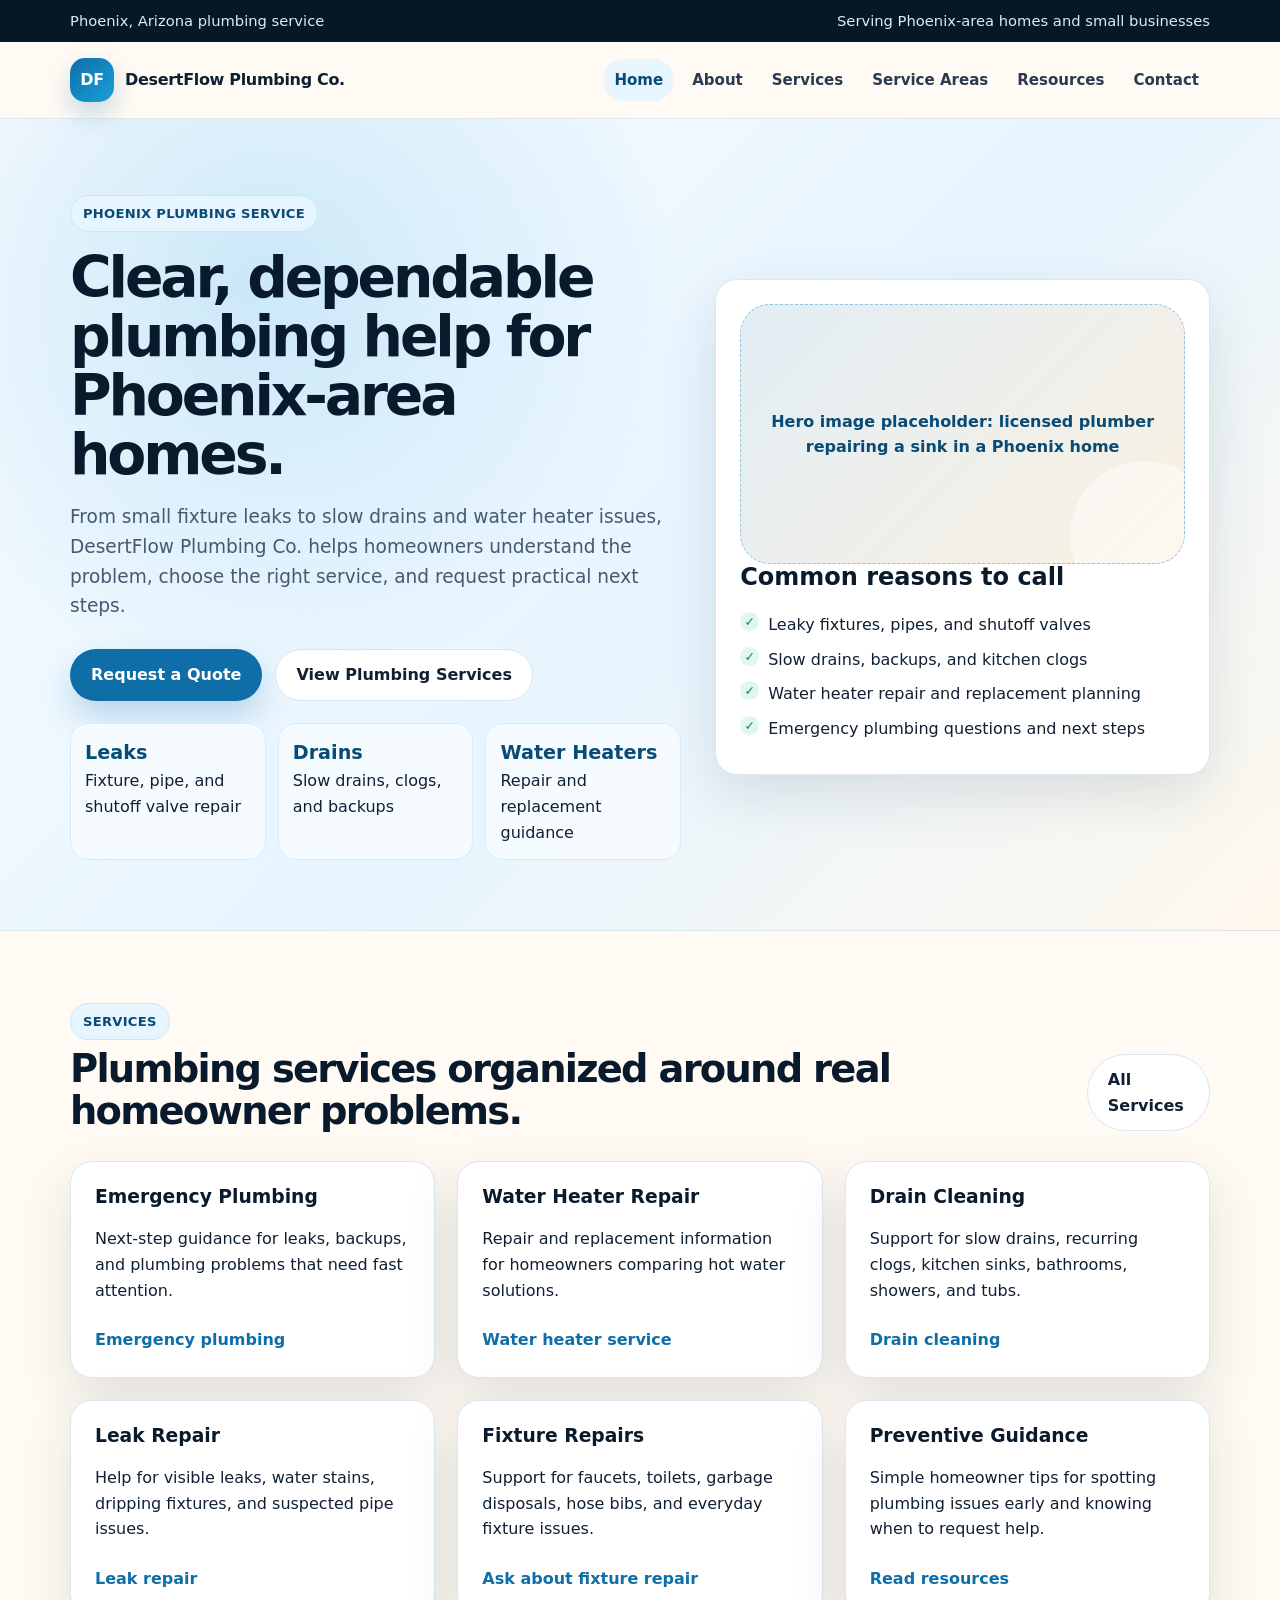
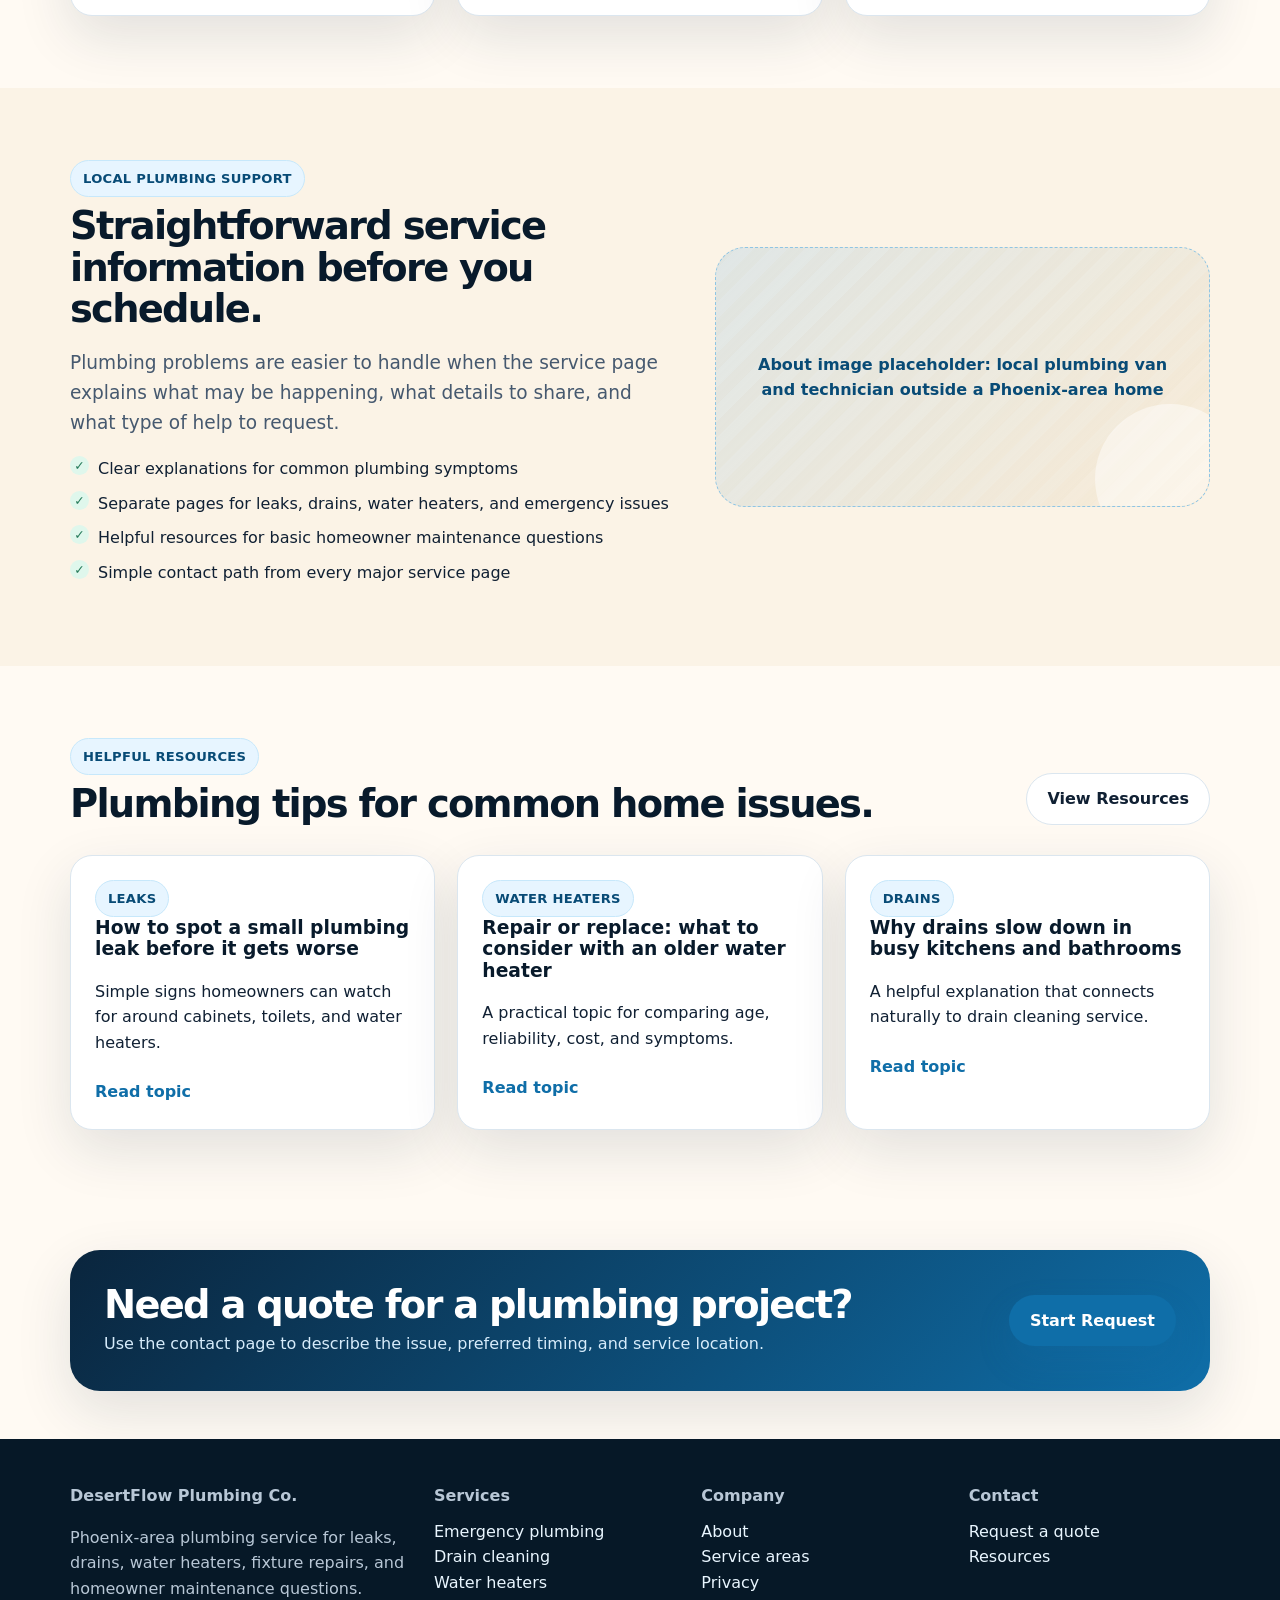
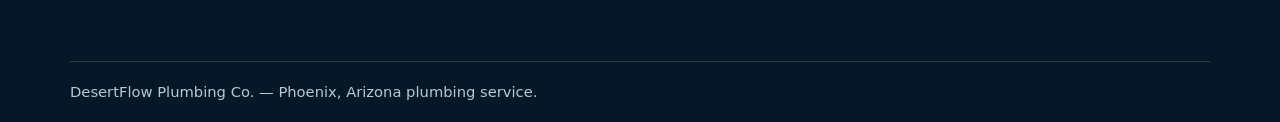
==== commit f11cbf2a: "Replace homepage draft copy with plumbing content" ====
--- a/index.html
+++ b/index.html
@@ -4,12 +4,12 @@
   <meta charset="utf-8">
   <meta name="viewport" content="width=device-width, initial-scale=1">
   <title>DesertFlow Plumbing Co. | Phoenix Plumbing Repairs & Service</title>
-  <meta name="description" content="DesertFlow Plumbing Co. is a polished Phoenix plumbing website for leak repair, drain cleaning, water heater service, emergency plumbing, and quote requests.">
+  <meta name="description" content="DesertFlow Plumbing Co. is a Phoenix plumbing website for leak repair, drain cleaning, water heater service, emergency plumbing, and quote requests.">
   <link rel="stylesheet" href="assets/css/styles.css">
 </head>
 <body>
   <a class="skip-link" href="#main">Skip to content</a>
-  <div class="topbar"><div class="container"><span>Phoenix, Arizona plumbing service website</span><span>Replace with real phone before launch</span></div></div>
+  <div class="topbar"><div class="container"><span>Phoenix, Arizona plumbing service</span><span>Serving Phoenix-area homes and small businesses</span></div></div>
   <header class="site-header">
     <nav class="container nav" aria-label="Main navigation">
       <a class="brand" href="index.html"><span class="brand-mark">DF</span><span>DesertFlow Plumbing Co.</span></a>
@@ -30,15 +30,15 @@
         <div>
           <span class="eyebrow">Phoenix Plumbing Service</span>
           <h1>Clear, dependable plumbing help for Phoenix-area homes.</h1>
-          <p>DesertFlow Plumbing Co. is built as a fast, professional small-business website with practical service pages, clear quote paths, and helpful homeowner resources.</p>
+          <p>From small fixture leaks to slow drains and water heater issues, DesertFlow Plumbing Co. helps homeowners understand the problem, choose the right service, and request practical next steps.</p>
           <div class="hero-actions">
             <a class="btn btn-primary" href="contact.html">Request a Quote</a>
             <a class="btn btn-secondary" href="services.html">View Plumbing Services</a>
           </div>
-          <div class="stats" aria-label="Website highlights">
-            <div class="stat"><strong>Fast</strong><span>Static GitHub Pages build</span></div>
-            <div class="stat"><strong>SEO</strong><span>Separate service pages</span></div>
-            <div class="stat"><strong>Secure</strong><span>No trackers or secrets</span></div>
+          <div class="stats" aria-label="Plumbing service highlights">
+            <div class="stat"><strong>Leaks</strong><span>Fixture, pipe, and shutoff valve repair</span></div>
+            <div class="stat"><strong>Drains</strong><span>Slow drains, clogs, and backups</span></div>
+            <div class="stat"><strong>Water Heaters</strong><span>Repair and replacement guidance</span></div>
           </div>
         </div>
         <aside class="hero-card" aria-label="Image placeholder and service summary">
@@ -57,16 +57,16 @@
     <section class="section">
       <div class="container">
         <div class="section-head">
-          <div><span class="tag">Services</span><h2>Service pages designed around what customers actually search for.</h2></div>
+          <div><span class="tag">Services</span><h2>Plumbing services organized around real homeowner problems.</h2></div>
           <a class="btn btn-secondary" href="services.html">All Services</a>
         </div>
         <div class="grid-3">
-          <article class="service-card"><h3>Emergency Plumbing</h3><p>Helpful next-step guidance for leaks, backups, and plumbing problems that need fast attention.</p><a href="emergency-plumbing.html">Emergency plumbing</a></article>
+          <article class="service-card"><h3>Emergency Plumbing</h3><p>Next-step guidance for leaks, backups, and plumbing problems that need fast attention.</p><a href="emergency-plumbing.html">Emergency plumbing</a></article>
           <article class="service-card"><h3>Water Heater Repair</h3><p>Repair and replacement information for homeowners comparing hot water solutions.</p><a href="water-heater-repair.html">Water heater service</a></article>
-          <article class="service-card"><h3>Drain Cleaning</h3><p>A focused service page for slow drains, recurring clogs, and fixture drainage issues.</p><a href="drain-cleaning.html">Drain cleaning</a></article>
-          <article class="service-card"><h3>Leak Repair</h3><p>Simple guidance for visible leaks, water stains, dripping fixtures, and pipe repair questions.</p><a href="leak-repair.html">Leak repair</a></article>
+          <article class="service-card"><h3>Drain Cleaning</h3><p>Support for slow drains, recurring clogs, kitchen sinks, bathrooms, showers, and tubs.</p><a href="drain-cleaning.html">Drain cleaning</a></article>
+          <article class="service-card"><h3>Leak Repair</h3><p>Help for visible leaks, water stains, dripping fixtures, and suspected pipe issues.</p><a href="leak-repair.html">Leak repair</a></article>
           <article class="service-card"><h3>Fixture Repairs</h3><p>Support for faucets, toilets, garbage disposals, hose bibs, and everyday fixture issues.</p><a href="contact.html">Ask about fixture repair</a></article>
-          <article class="service-card"><h3>Maintenance Guidance</h3><p>Homeowner resources built for local search, education, and long-term SEO growth.</p><a href="resources.html">Read resources</a></article>
+          <article class="service-card"><h3>Preventive Guidance</h3><p>Simple homeowner tips for spotting plumbing issues early and knowing when to request help.</p><a href="resources.html">Read resources</a></article>
         </div>
       </div>
     </section>
@@ -74,14 +74,14 @@
     <section class="section alt">
       <div class="container two-col">
         <div>
-          <span class="tag">Why this structure works</span>
-          <h2>A polished local website without unnecessary bloat.</h2>
-          <p class="lead">The site uses normal page-based navigation instead of forcing everything into one long scrolling page. That makes service information easier to find, easier to expand, and better suited for SEO.</p>
+          <span class="tag">Local Plumbing Support</span>
+          <h2>Straightforward service information before you schedule.</h2>
+          <p class="lead">Plumbing problems are easier to handle when the service page explains what may be happening, what details to share, and what type of help to request.</p>
           <ul class="check-list">
-            <li>Separate service pages with unique titles and meta descriptions</li>
-            <li>Resources page for future blog-style educational content</li>
-            <li>Fast static files that are simple to host on GitHub Pages</li>
-            <li>Clear quote path from every major page</li>
+            <li>Clear explanations for common plumbing symptoms</li>
+            <li>Separate pages for leaks, drains, water heaters, and emergency issues</li>
+            <li>Helpful resources for basic homeowner maintenance questions</li>
+            <li>Simple contact path from every major service page</li>
           </ul>
         </div>
         <div class="placeholder"><span>About image placeholder: local plumbing van and technician outside a Phoenix-area home</span></div>
@@ -91,13 +91,13 @@
     <section class="section">
       <div class="container">
         <div class="section-head">
-          <div><span class="tag">Helpful Resources</span><h2>Starter articles for homeowners and future SEO content.</h2></div>
+          <div><span class="tag">Helpful Resources</span><h2>Plumbing tips for common home issues.</h2></div>
           <a class="btn btn-secondary" href="resources.html">View Resources</a>
         </div>
         <div class="grid-3">
           <article class="resource-card"><span class="pill">Leaks</span><h3>How to spot a small plumbing leak before it gets worse</h3><p>Simple signs homeowners can watch for around cabinets, toilets, and water heaters.</p><a href="resources.html">Read topic</a></article>
-          <article class="resource-card"><span class="pill">Water Heaters</span><h3>Repair or replace: what to consider with an older water heater</h3><p>A practical article idea for customers comparing cost, age, and reliability.</p><a href="resources.html">Read topic</a></article>
-          <article class="resource-card"><span class="pill">Drains</span><h3>Why drains slow down in busy kitchens and bathrooms</h3><p>A useful education topic that naturally connects to drain cleaning service.</p><a href="resources.html">Read topic</a></article>
+          <article class="resource-card"><span class="pill">Water Heaters</span><h3>Repair or replace: what to consider with an older water heater</h3><p>A practical topic for comparing age, reliability, cost, and symptoms.</p><a href="resources.html">Read topic</a></article>
+          <article class="resource-card"><span class="pill">Drains</span><h3>Why drains slow down in busy kitchens and bathrooms</h3><p>A helpful explanation that connects naturally to drain cleaning service.</p><a href="resources.html">Read topic</a></article>
         </div>
       </div>
     </section>
@@ -112,12 +112,12 @@
 
   <footer class="site-footer">
     <div class="container footer-grid">
-      <div><p class="footer-title">DesertFlow Plumbing Co.</p><p>Placeholder local plumbing brand for Phoenix, Arizona. Replace placeholder contact details before launch.</p></div>
+      <div><p class="footer-title">DesertFlow Plumbing Co.</p><p>Phoenix-area plumbing service for leaks, drains, water heaters, fixture repairs, and homeowner maintenance questions.</p></div>
       <div><p class="footer-title">Services</p><a href="emergency-plumbing.html">Emergency plumbing</a><br><a href="drain-cleaning.html">Drain cleaning</a><br><a href="water-heater-repair.html">Water heaters</a></div>
       <div><p class="footer-title">Company</p><a href="about.html">About</a><br><a href="service-areas.html">Service areas</a><br><a href="privacy.html">Privacy</a></div>
       <div><p class="footer-title">Contact</p><a href="contact.html">Request a quote</a><br><a href="resources.html">Resources</a></div>
     </div>
-    <div class="container copyright">Static preview site. No analytics, cookies, tracking scripts, or third-party embeds are included by default.</div>
+    <div class="container copyright">DesertFlow Plumbing Co. — Phoenix, Arizona plumbing service.</div>
   </footer>
 </body>
 </html>
